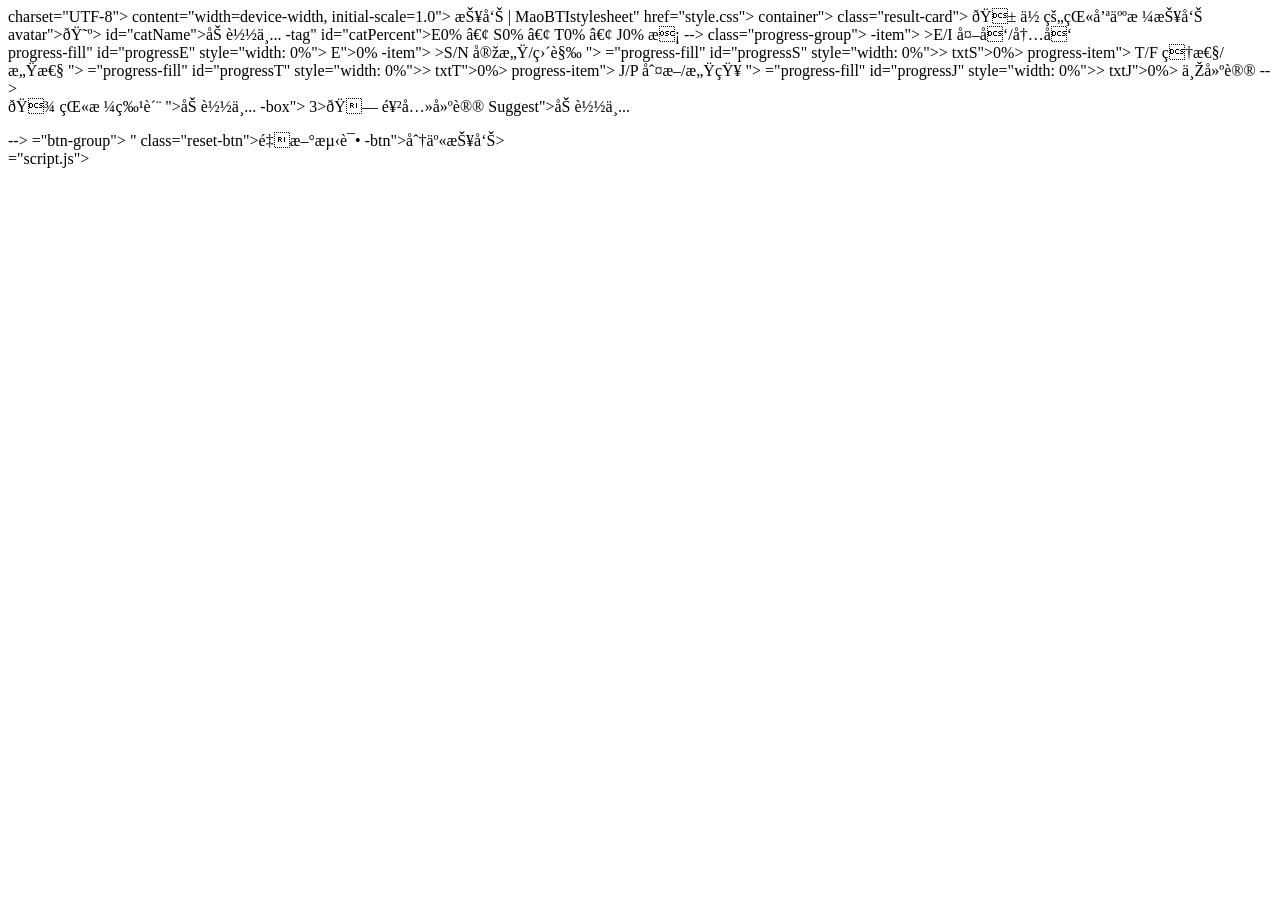
==== result.html @ 67624a10 "Add files via upload" ====
<html lang="zh-CN">
<head>
 charset="UTF-8">
 content="width=device-width, initial-scale=1.0">
报告 | MaoBTIstylesheet" href="style.css">
<body>
container">
   class="result-card">
    🐱 你的猫咪人格报告</h1>
    avatar">😺>
     id="catName">加载中...    -tag" id="catPercent">E0% • S0% • T0% • J0%
    
    条 -->
     class="progress-group">
      -item">
        >E/I 外向/内向</span>
        <div class="progress-bg">
          progress-fill" id="progressE" style="width: 0%">
                E">0%
            -item">
        >S/N 实感/直觉 ">
          ="progress-fill" id="progressS" style="width: 0%">>
        
        txtS">0%>
      
      progress-item">
        <span>T/F 理性/感性 ">
          ="progress-fill" id="progressT" style="width: 0%">>
        
        txtT">0%>
      
      progress-item">
        <span>J/P 判断/感知 ">
          ="progress-fill" id="progressJ" style="width: 0%">>
        
        txtJ">0%>
      
        与建议 -->
    <div class="desc-box">
      🐾 猫格特质</h3>
      ">加载中...
        -box">
      3>🍗 饲养建议      Suggest">加载中...</p>
    

     -->
    ="btn-group">
      " class="reset-btn">重新测试      -btn">分享报告>
    
  </div>
="script.js">
</body>
</html>
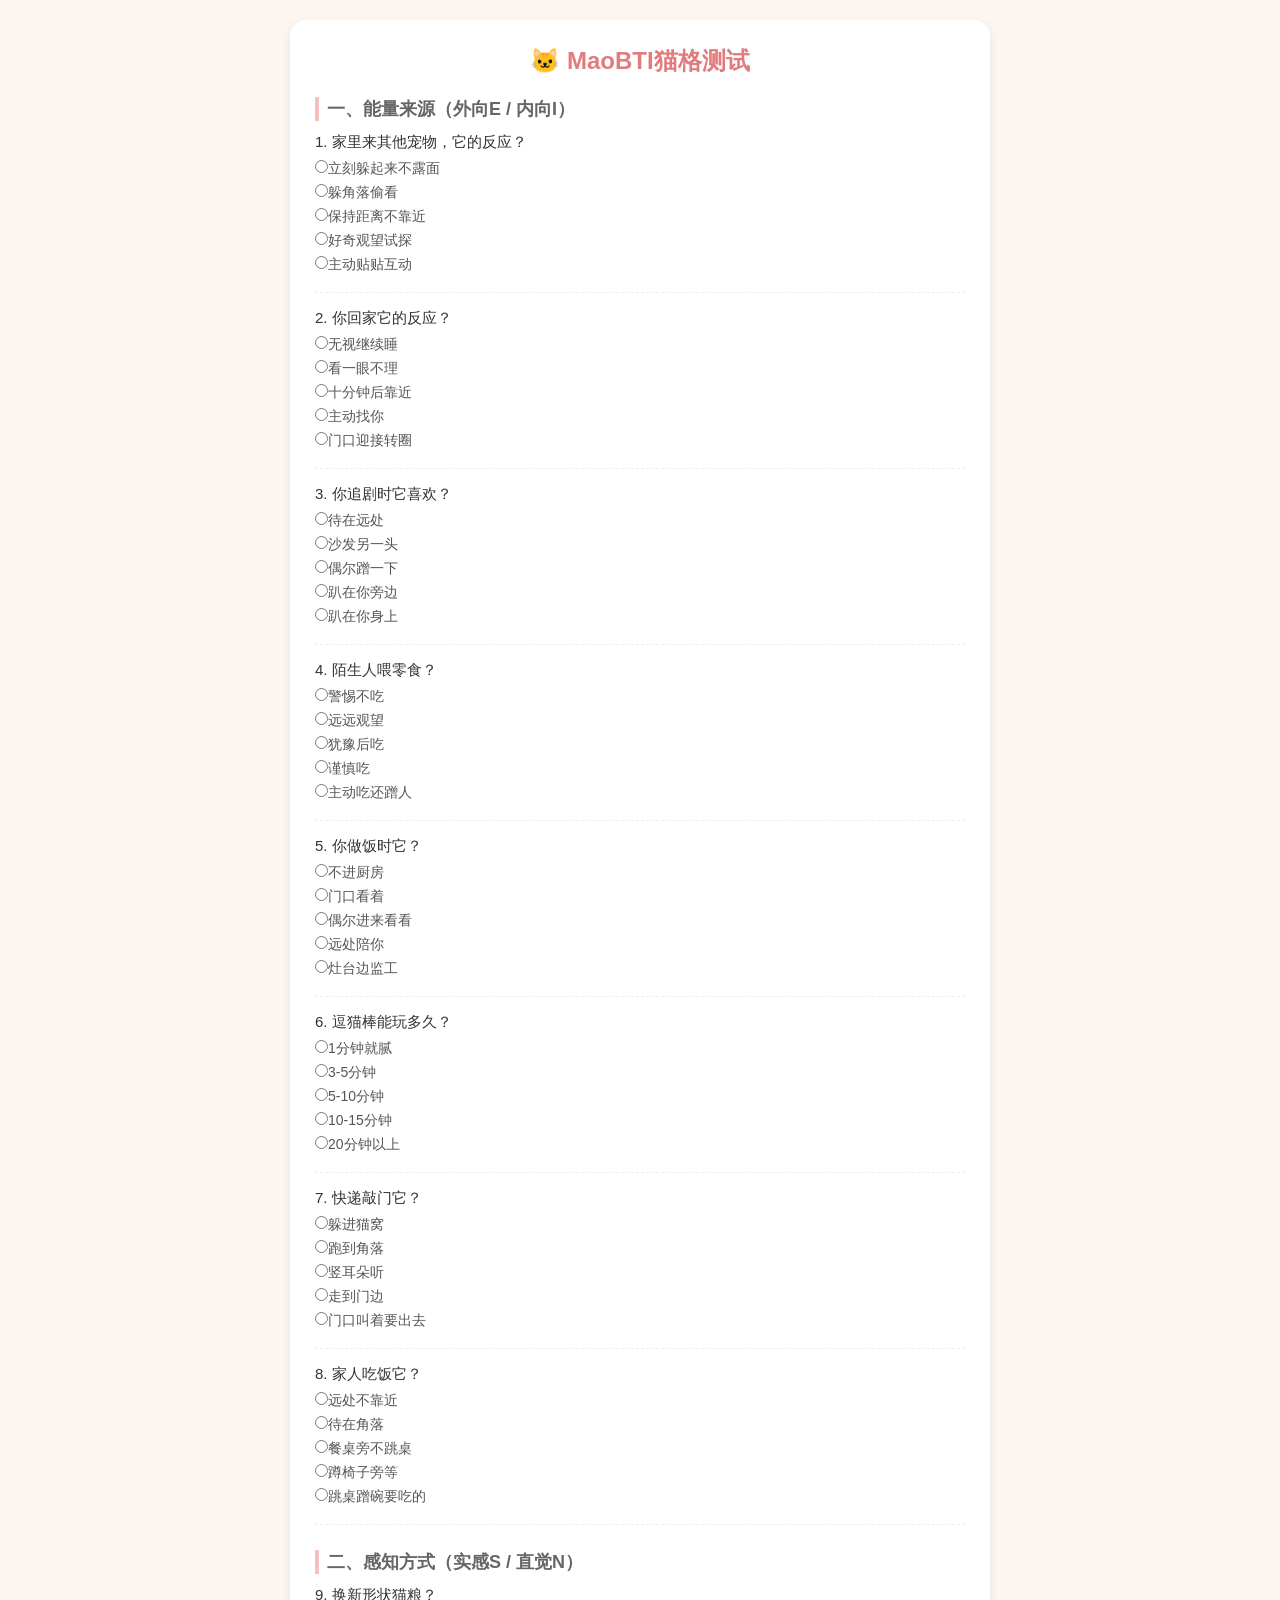
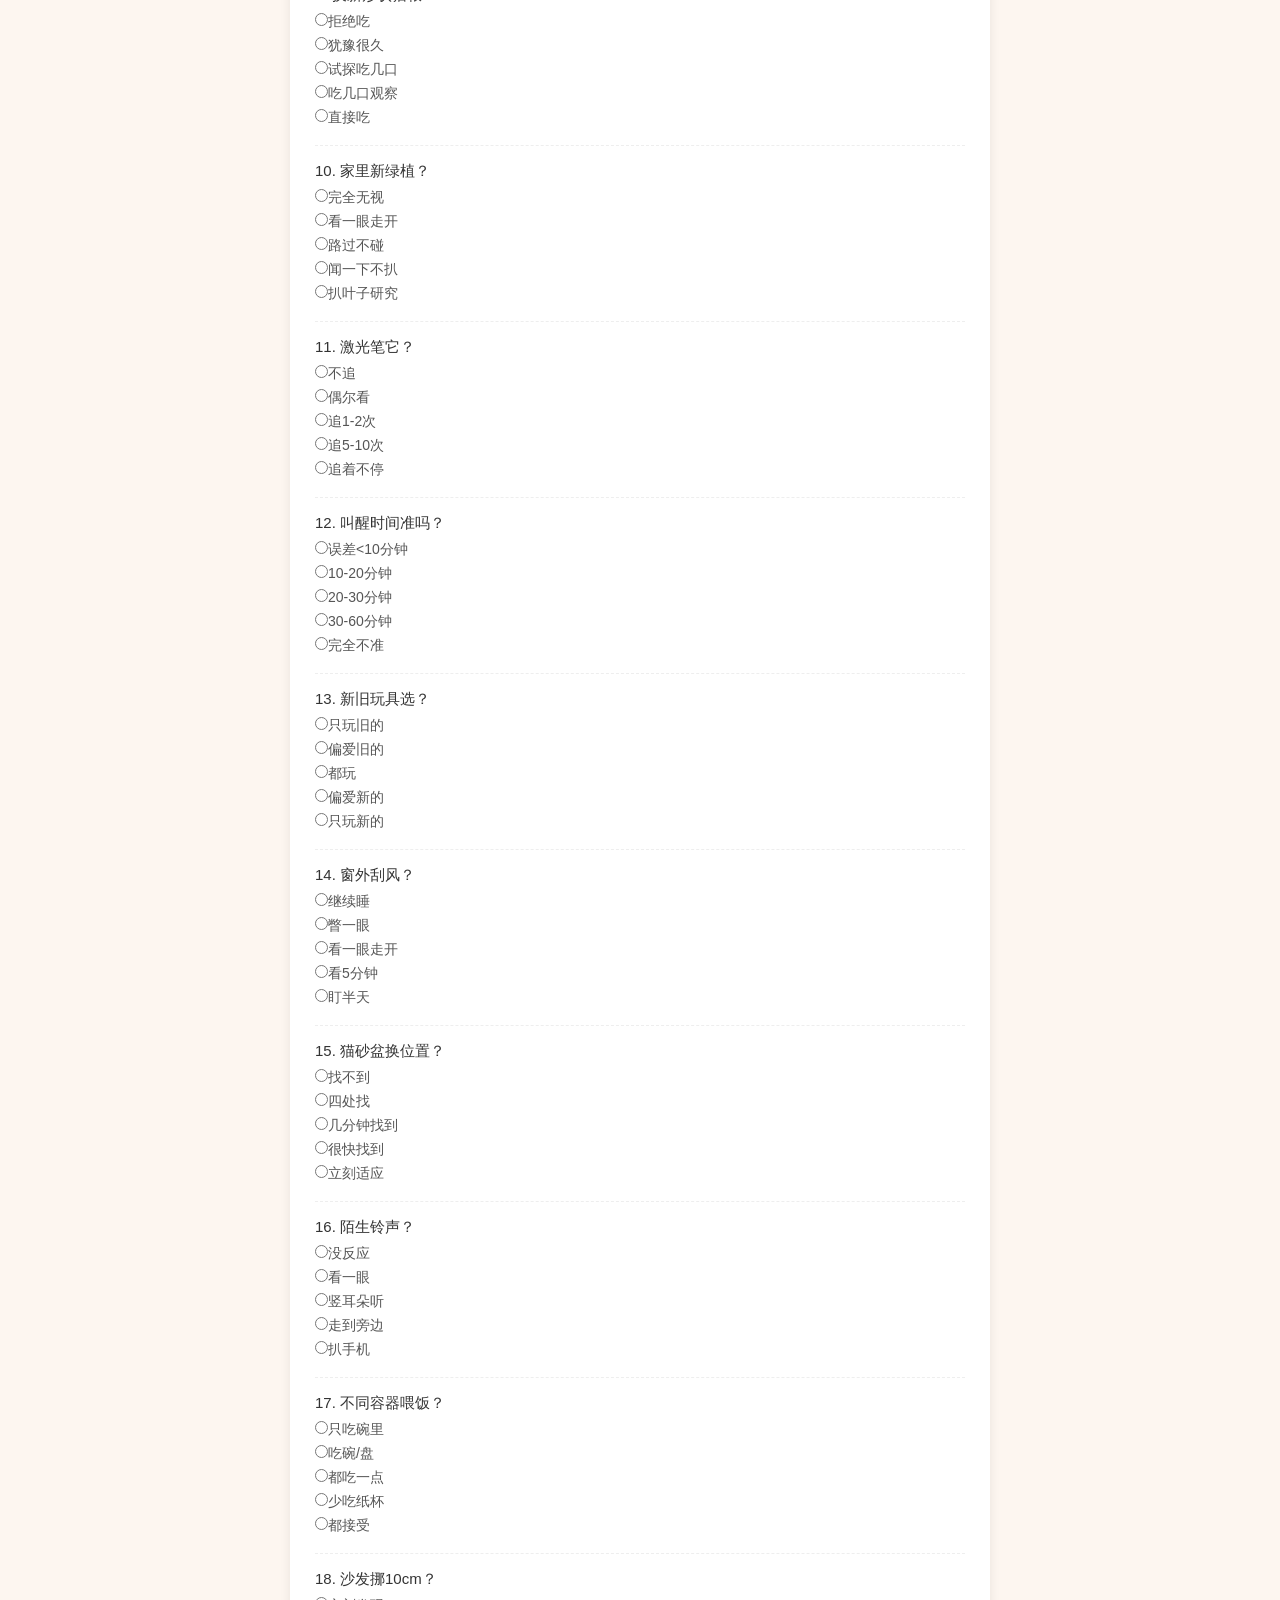
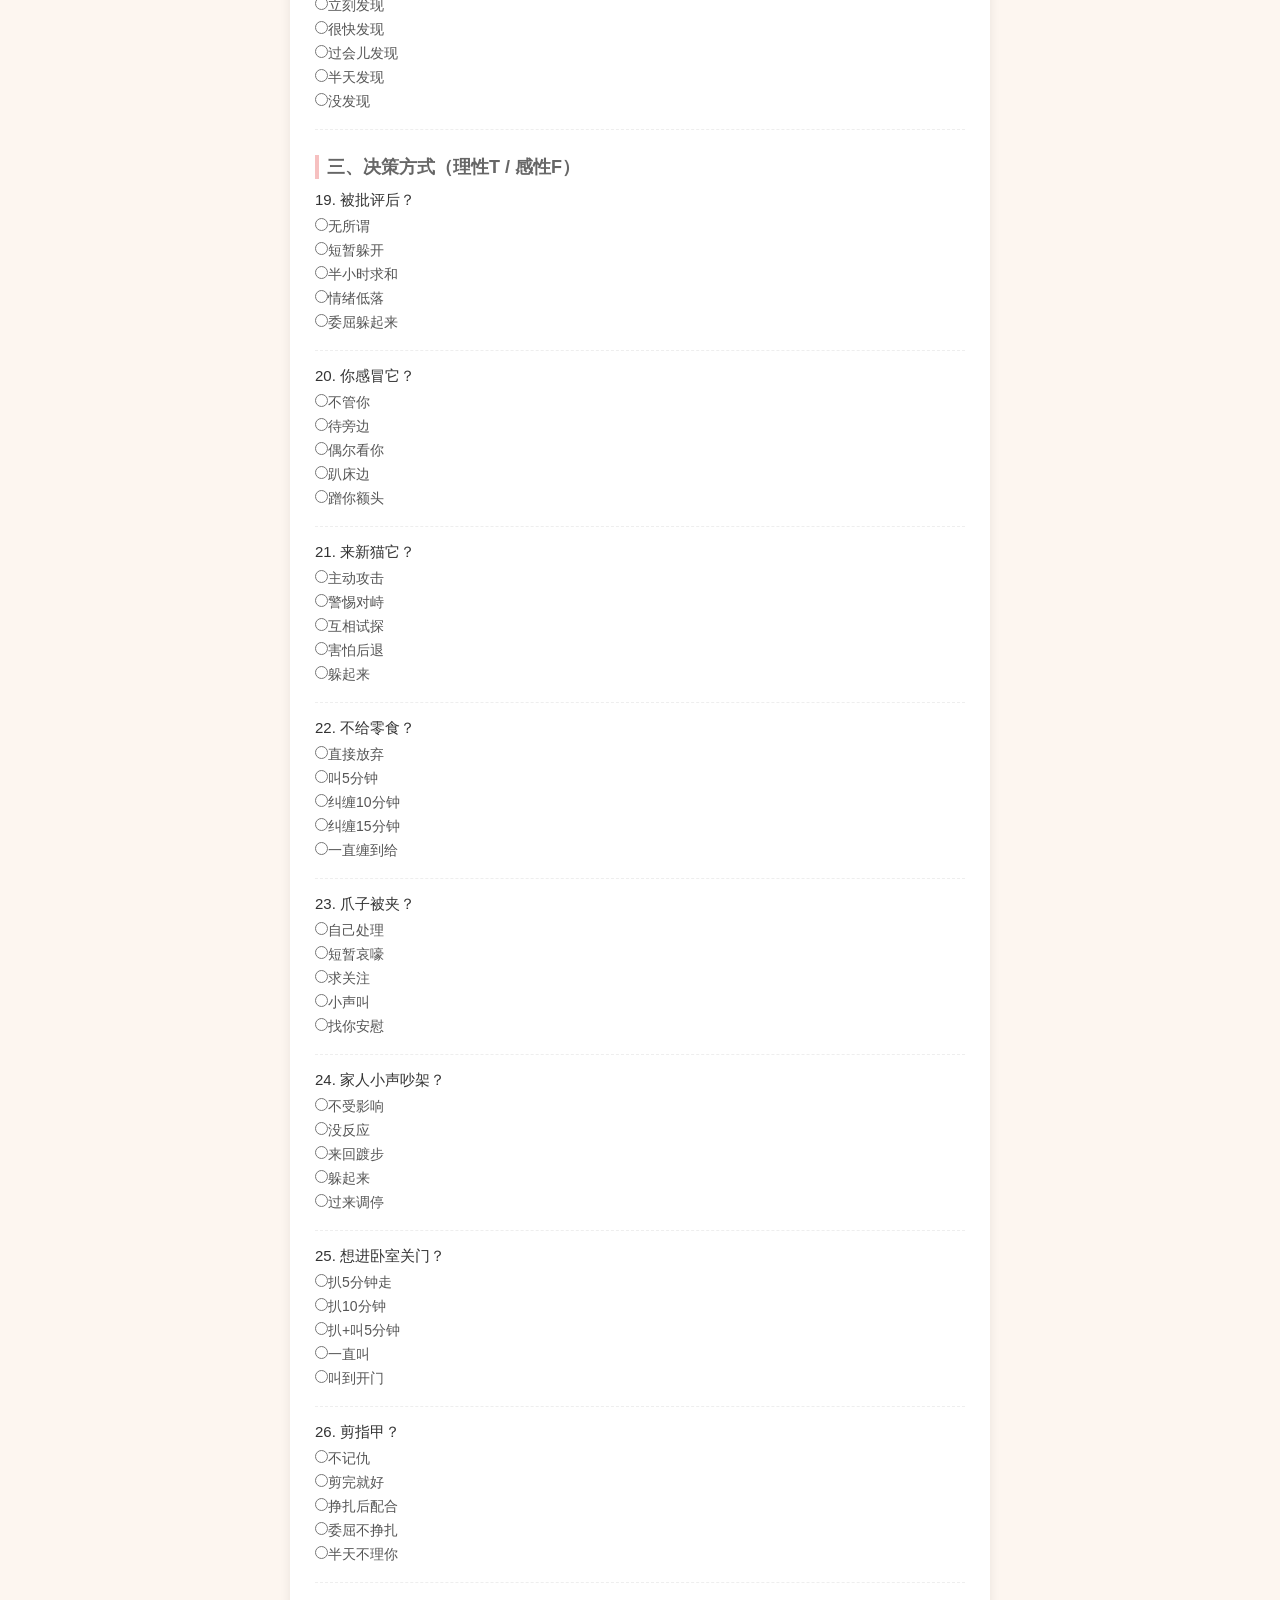
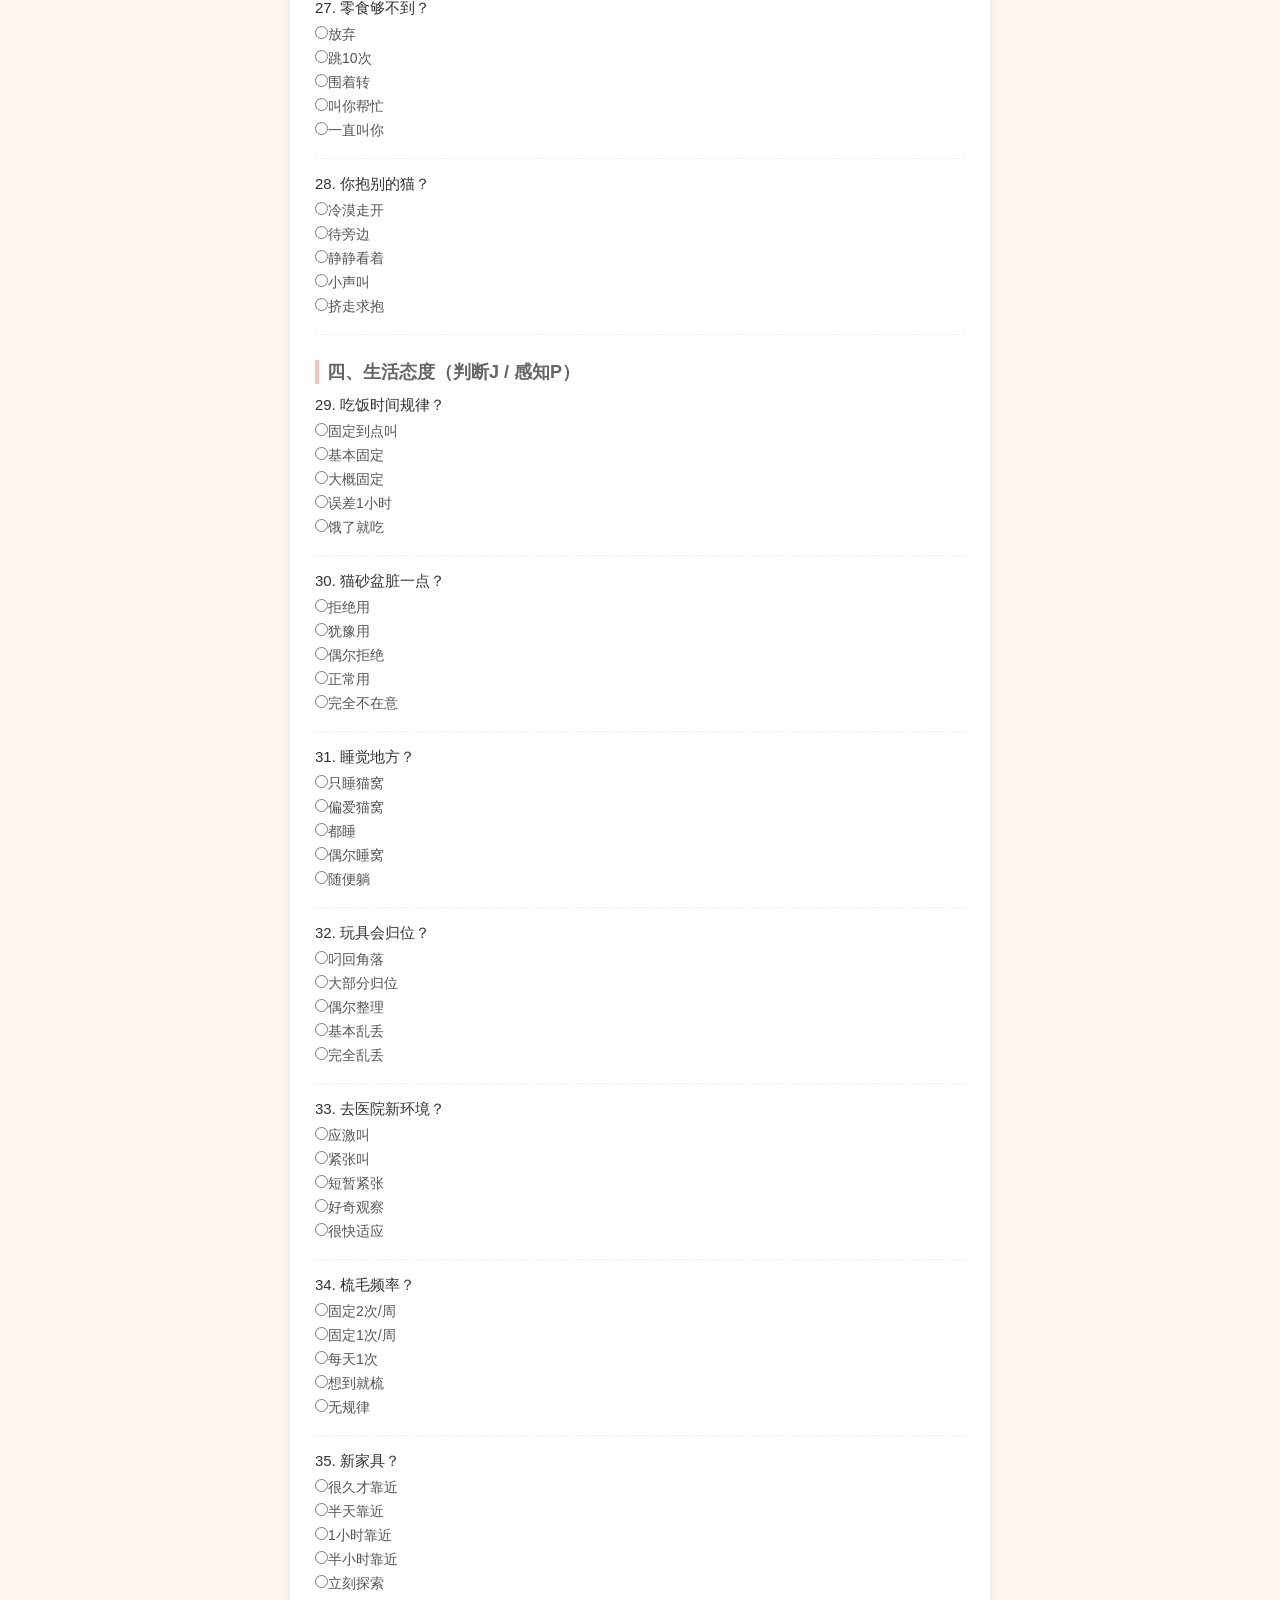
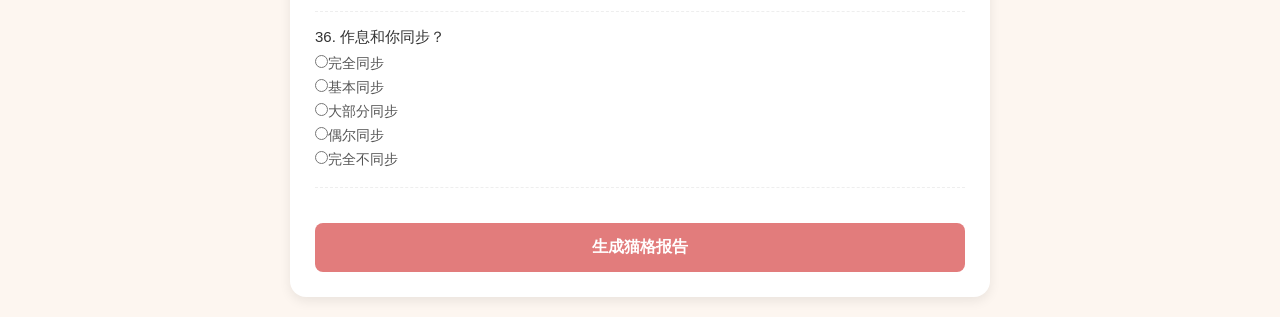
==== commit 8dc86380: "Add files via upload" ====
--- a/result.html
+++ b/result.html
@@ -1,53 +1,53 @@
-<html lang="zh-CN">
-<head>
- charset="UTF-8">
- content="width=device-width, initial-scale=1.0">
-报告 | MaoBTIstylesheet" href="style.css">
-<body>
-container">
-   class="result-card">
-    🐱 你的猫咪人格报告</h1>
-    avatar">😺>
-     id="catName">加载中...    -tag" id="catPercent">E0% • S0% • T0% • J0%
-    
-    条 -->
-     class="progress-group">
-      -item">
-        >E/I 外向/内向</span>
-        <div class="progress-bg">
-          progress-fill" id="progressE" style="width: 0%">
-                E">0%
-            -item">
-        >S/N 实感/直觉 ">
-          ="progress-fill" id="progressS" style="width: 0%">>
-        
-        txtS">0%>
-      
-      progress-item">
-        <span>T/F 理性/感性 ">
-          ="progress-fill" id="progressT" style="width: 0%">>
-        
-        txtT">0%>
-      
-      progress-item">
-        <span>J/P 判断/感知 ">
-          ="progress-fill" id="progressJ" style="width: 0%">>
-        
-        txtJ">0%>
-      
-        与建议 -->
-    <div class="desc-box">
-      🐾 猫格特质</h3>
-      ">加载中...
-        -box">
-      3>🍗 饲养建议      Suggest">加载中...</p>
-    
-
-     -->
-    ="btn-group">
-      " class="reset-btn">重新测试      -btn">分享报告>
-    
-  </div>
-="script.js">
-</body>
+<!DOCTYPE html>
+<html lang="zh-CN">
+<head>
+<meta charset="UTF-8">
+<meta name="viewport" content="width=device-width, initial-scale=1.0">
+<title>你的猫格报告</title>
+<link rel="stylesheet" href="style.css">
+</head>
+<body>
+<div class="box">
+  <div class="resultCard">
+    <h1>🐱 你的猫格报告</h1>
+    <h2 id="catName">-</h2>
+    <p class="percentTxt" id="catPct">E0% • S0% • T0% • J0%</p>
+
+    <div class="bars">
+      <div class="barItem">
+        <span>E/I</span>
+        <div class="barBg"><div class="bar" id="bE"></div></div>
+        <span id="tE">0%</span>
+      </div>
+      <div class="barItem">
+        <span>S/N</span>
+        <div class="barBg"><div class="bar" id="bS"></div></div>
+        <span id="tS">0%</span>
+      </div>
+      <div class="barItem">
+        <span>T/F</span>
+        <div class="barBg"><div class="bar" id="bT"></div></div>
+        <span id="tT">0%</span>
+      </div>
+      <div class="barItem">
+        <span>J/P</span>
+        <div class="barBg"><div class="bar" id="bJ"></div></div>
+        <span id="tJ">0%</span>
+      </div>
+    </div>
+
+    <div class="descBox">
+      <h3>猫格描述</h3>
+      <p id="catDesc">-</p>
+    </div>
+    <div class="suggestBox">
+      <h3>饲养建议</h3>
+      <p id="catSuggest">-</p>
+    </div>
+
+    <button class="resetBtn" onclick="location.href='index.html'">重新测试</button>
+  </div>
+</div>
+<script src="script.js"></script>
+</body>
 </html>
--- a/style.css
+++ b/style.css
@@ -0,0 +1,23 @@
+* {margin:0;padding:0;box-sizing:border-box;font-family:"PingFang SC","微软雅黑",sans-serif}
+body {background:#fdf6f0;padding:20px 10px}
+.box {max-width:700px;margin:0 auto;background:white;padding:25px;border-radius:16px;box-shadow:0 4px 12px rgba(0,0,0,0.08)}
+.hide {display:none}
+h1 {text-align:center;color:#e27c7c;margin-bottom:20px;font-size:24px}
+.part {margin-bottom:25px}
+.part h2 {color:#666;font-size:18px;margin-bottom:12px;padding-left:8px;border-left:4px solid #f6c0c0}
+.q {margin-bottom:16px;padding-bottom:12px;border-bottom:1px dashed #eee}
+.q p {color:#333;font-weight:500;margin-bottom:8px;font-size:15px}
+.q label {display:block;margin:6px 0;color:#555;font-size:14px;cursor:pointer}
+.submitBtn,.resetBtn {width:100%;background:#e27c7c;color:white;border:none;padding:14px;border-radius:8px;font-size:16px;font-weight:bold;cursor:pointer;margin-top:10px}
+.submitBtn:hover,.resetBtn:hover {background:#d16666}
+.resultCard {text-align:center}
+.percentTxt {color:#999;margin:8px 0 20px;font-size:15px}
+.bars {margin:20px 0}
+.barItem {display:flex;align-items:center;margin:10px 0;font-size:14px}
+.barItem span:first-child {width:40px;text-align:left;color:#666}
+.barBg {flex:1;height:12px;background:#f0f0f0;border-radius:6px;margin:0 10px;overflow:hidden}
+.bar {height:100%;background:#f6c0c0;border-radius:6px;transition:width 0.6s ease}
+.barItem span:last-child {width:40px;text-align:right;color:#e27c7c;font-weight:bold}
+.descBox,.suggestBox {background:#fef5f0;padding:15px;border-radius:8px;margin:15px 0;text-align:left}
+.descBox h3,.suggestBox h3 {color:#e27c7c;margin-bottom:8px;font-size:16px}
+.descBox p,.suggestBox p {color:#555;line-height:1.6;font-size:14px}
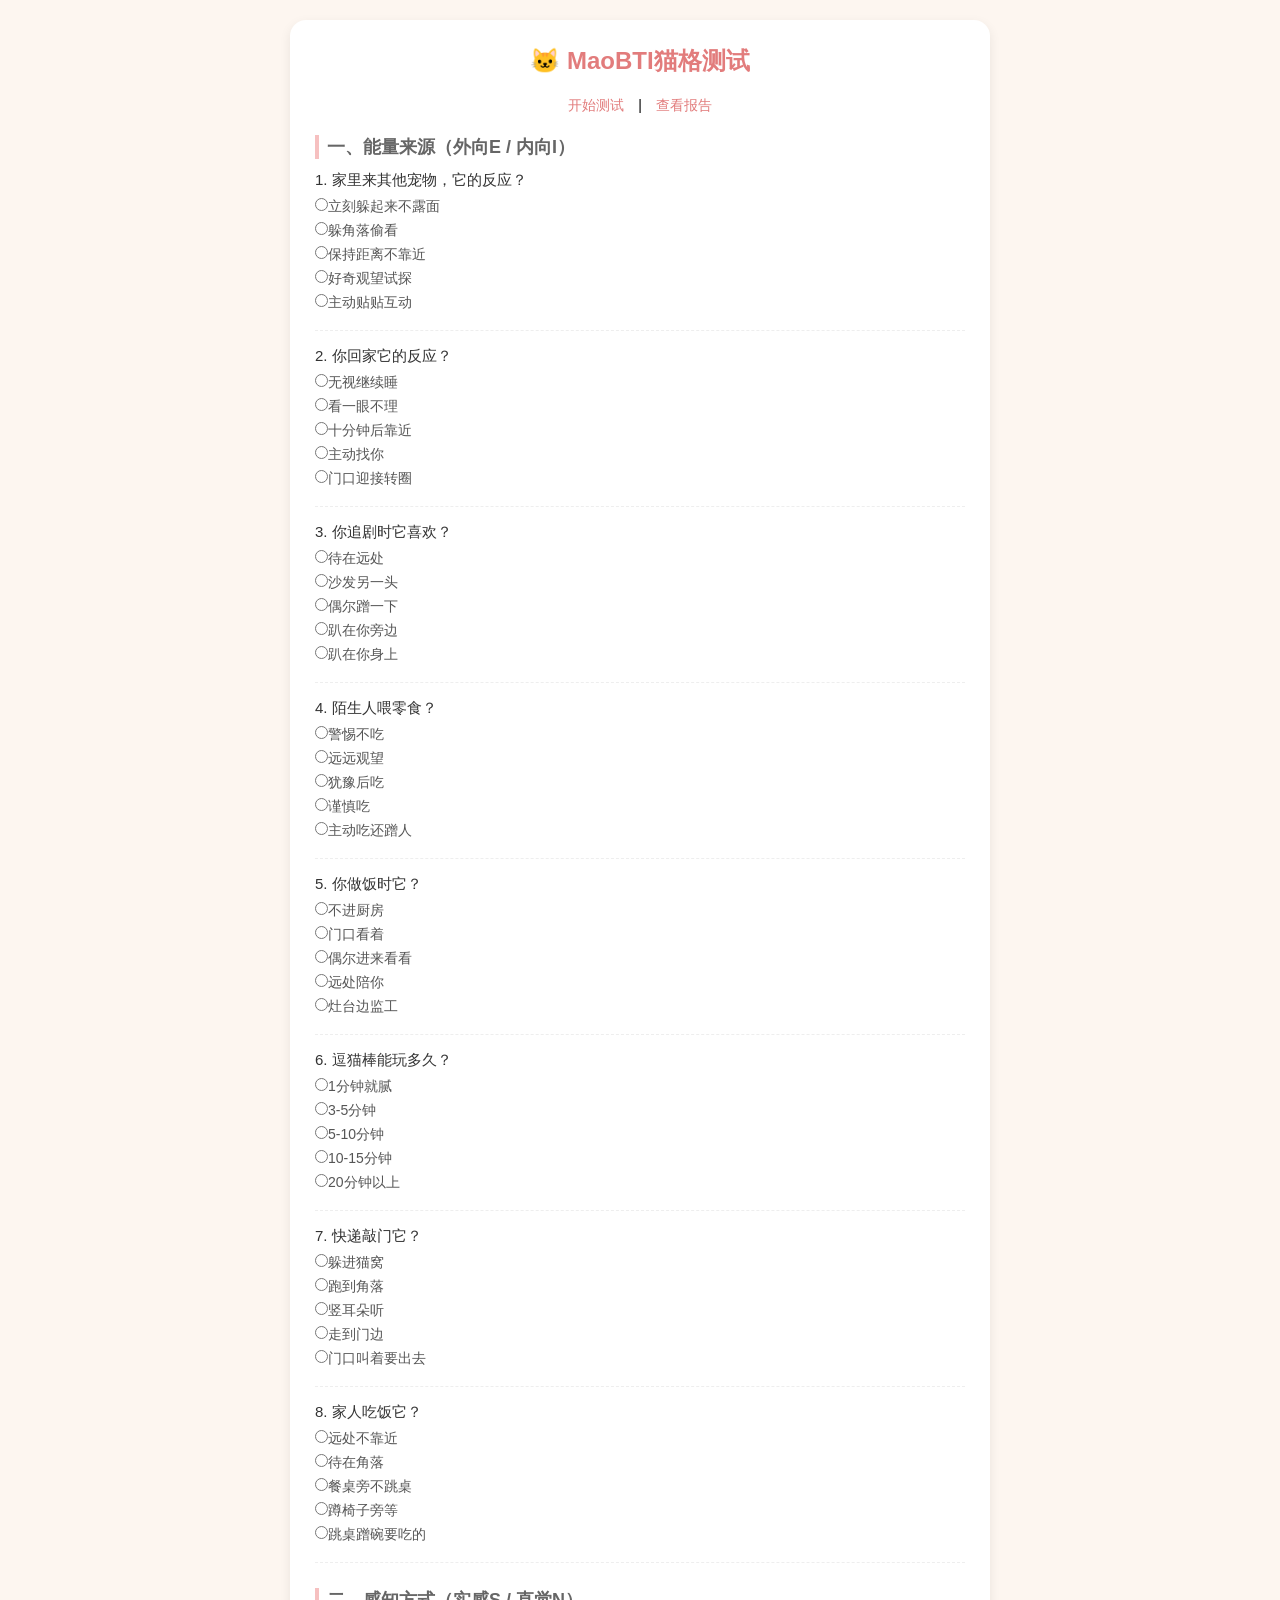
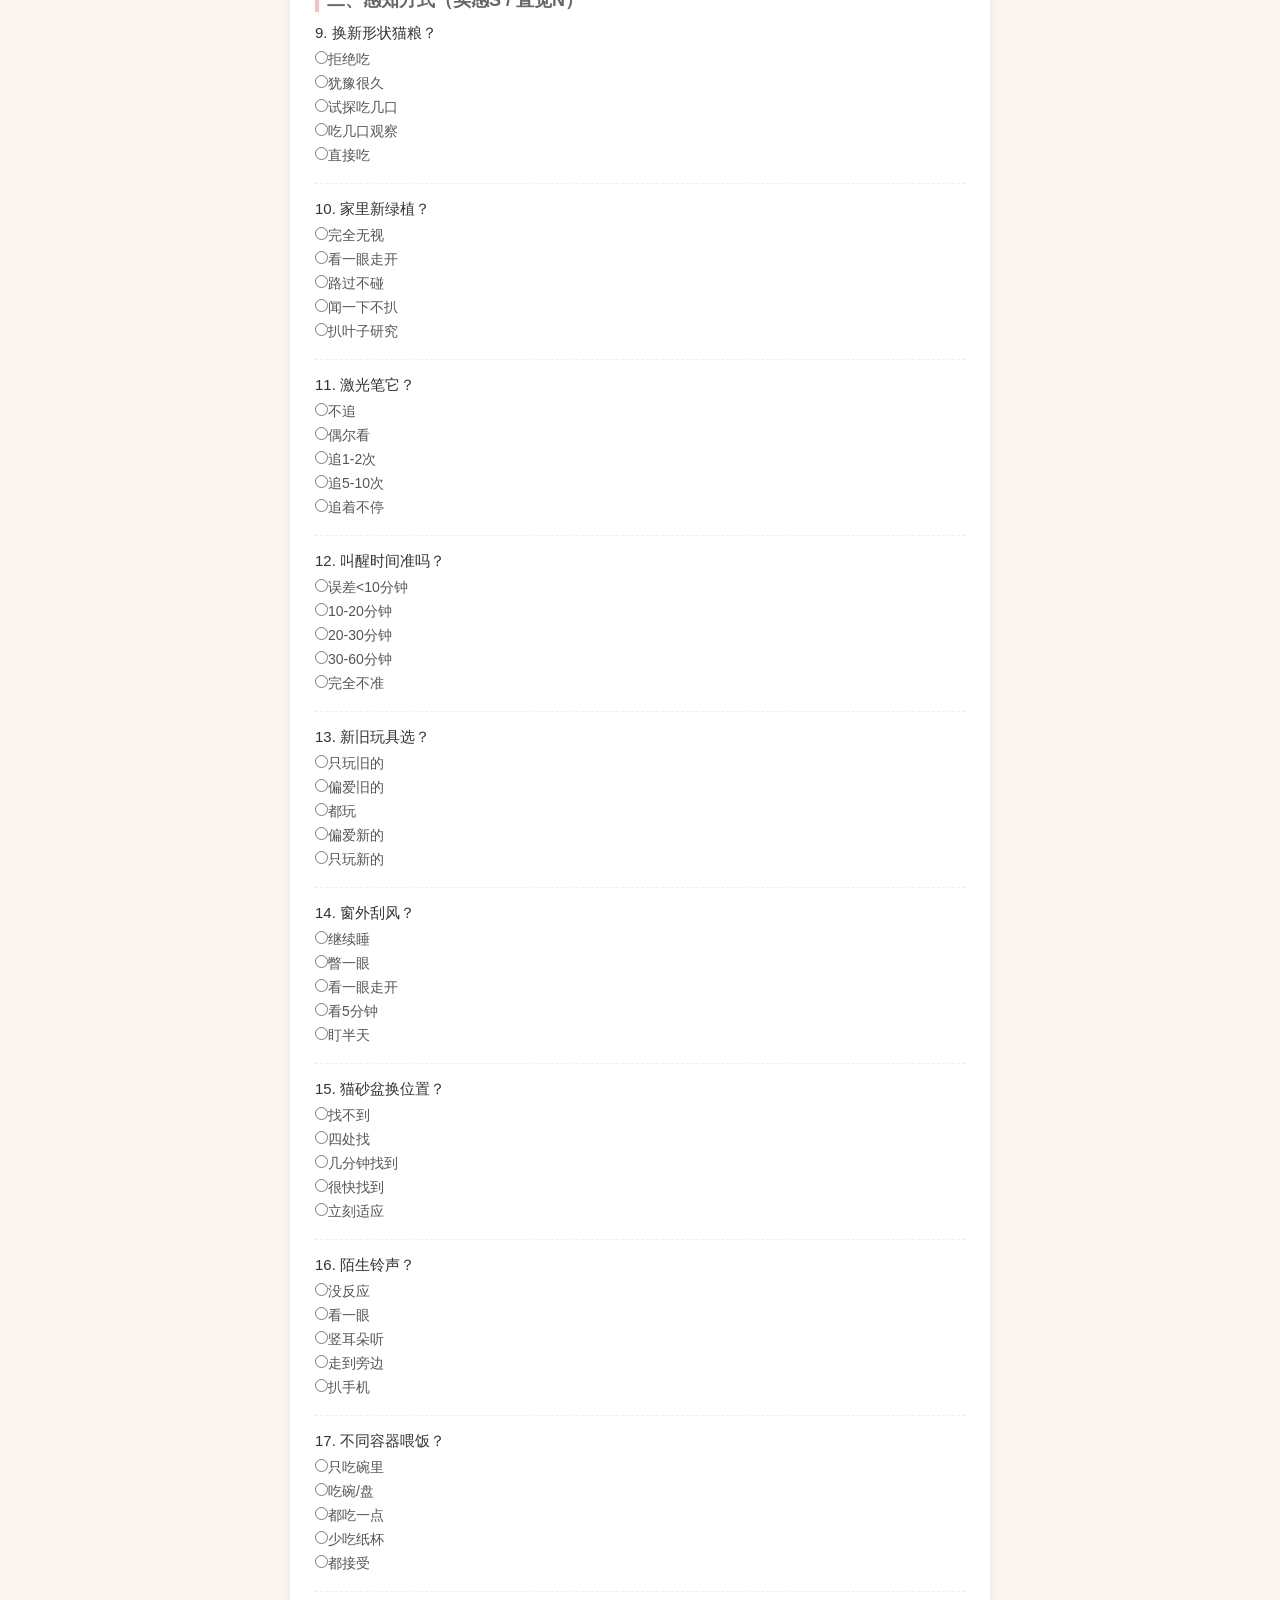
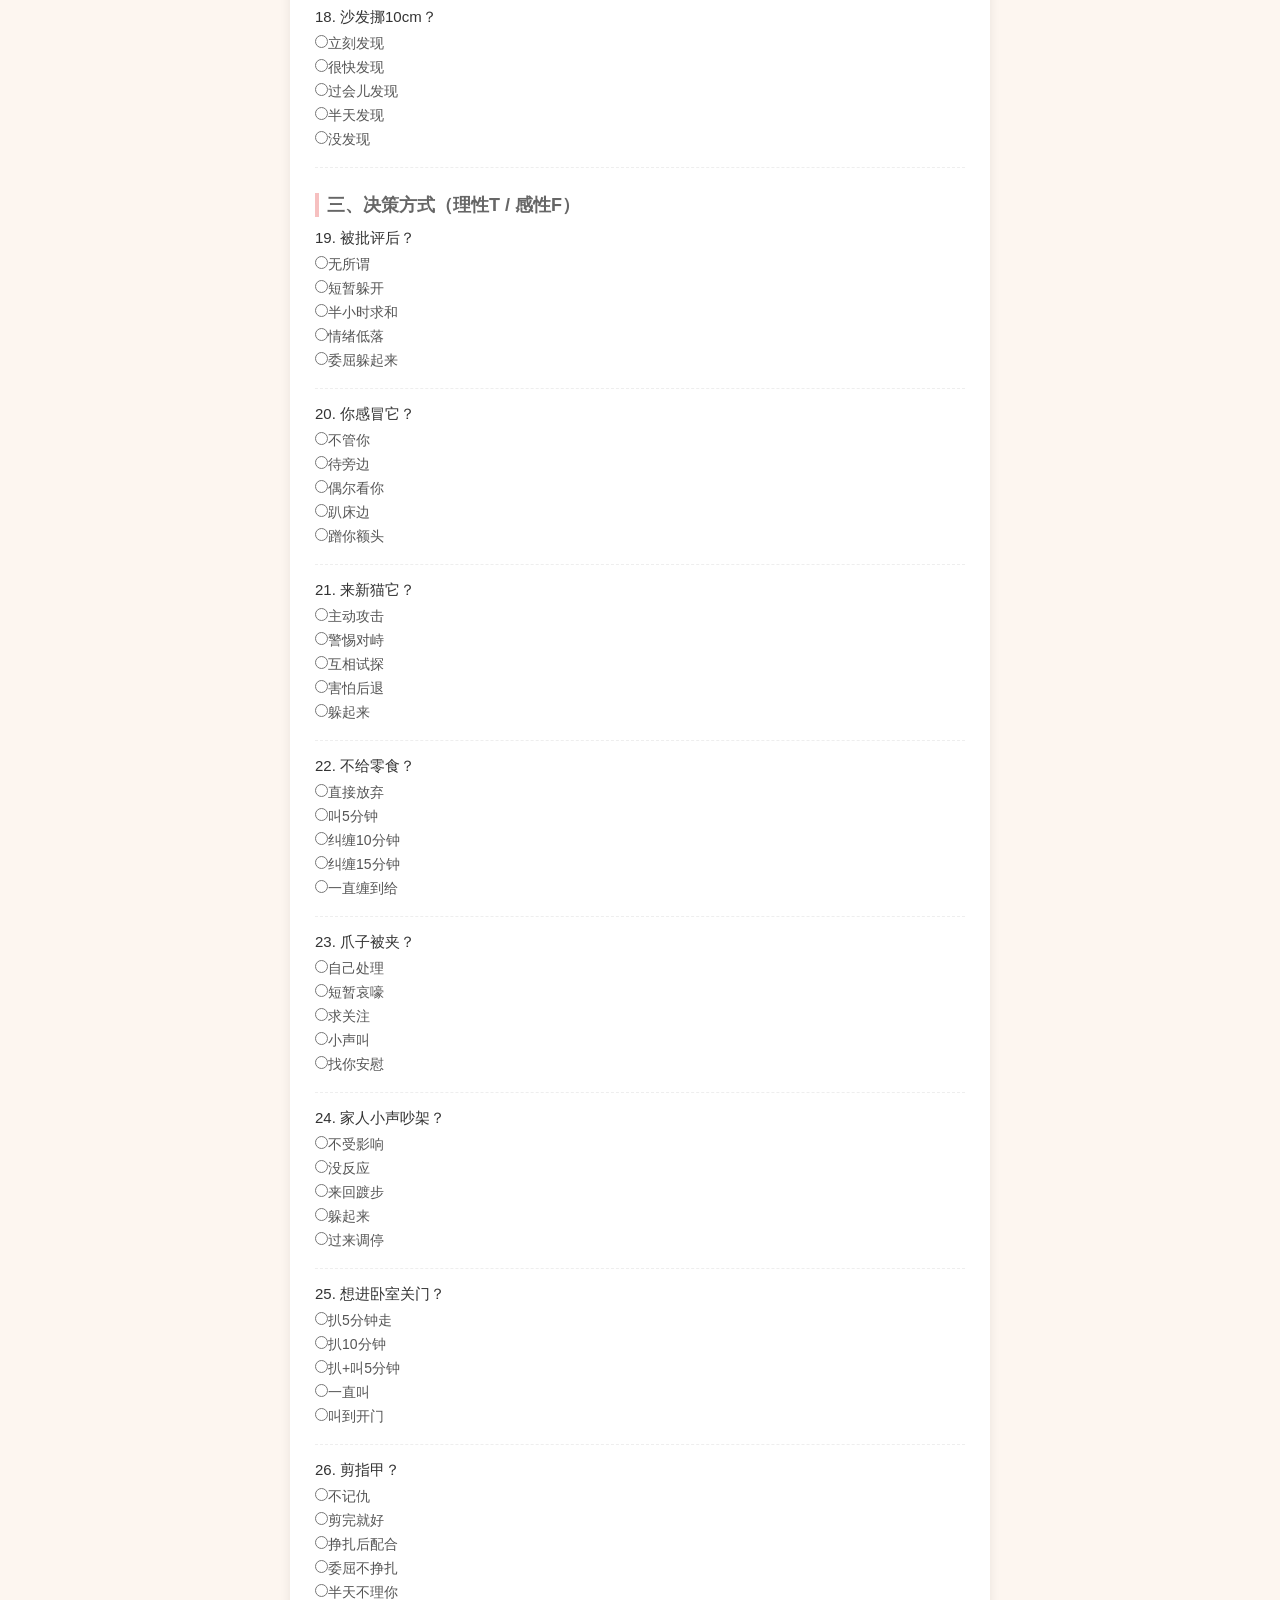
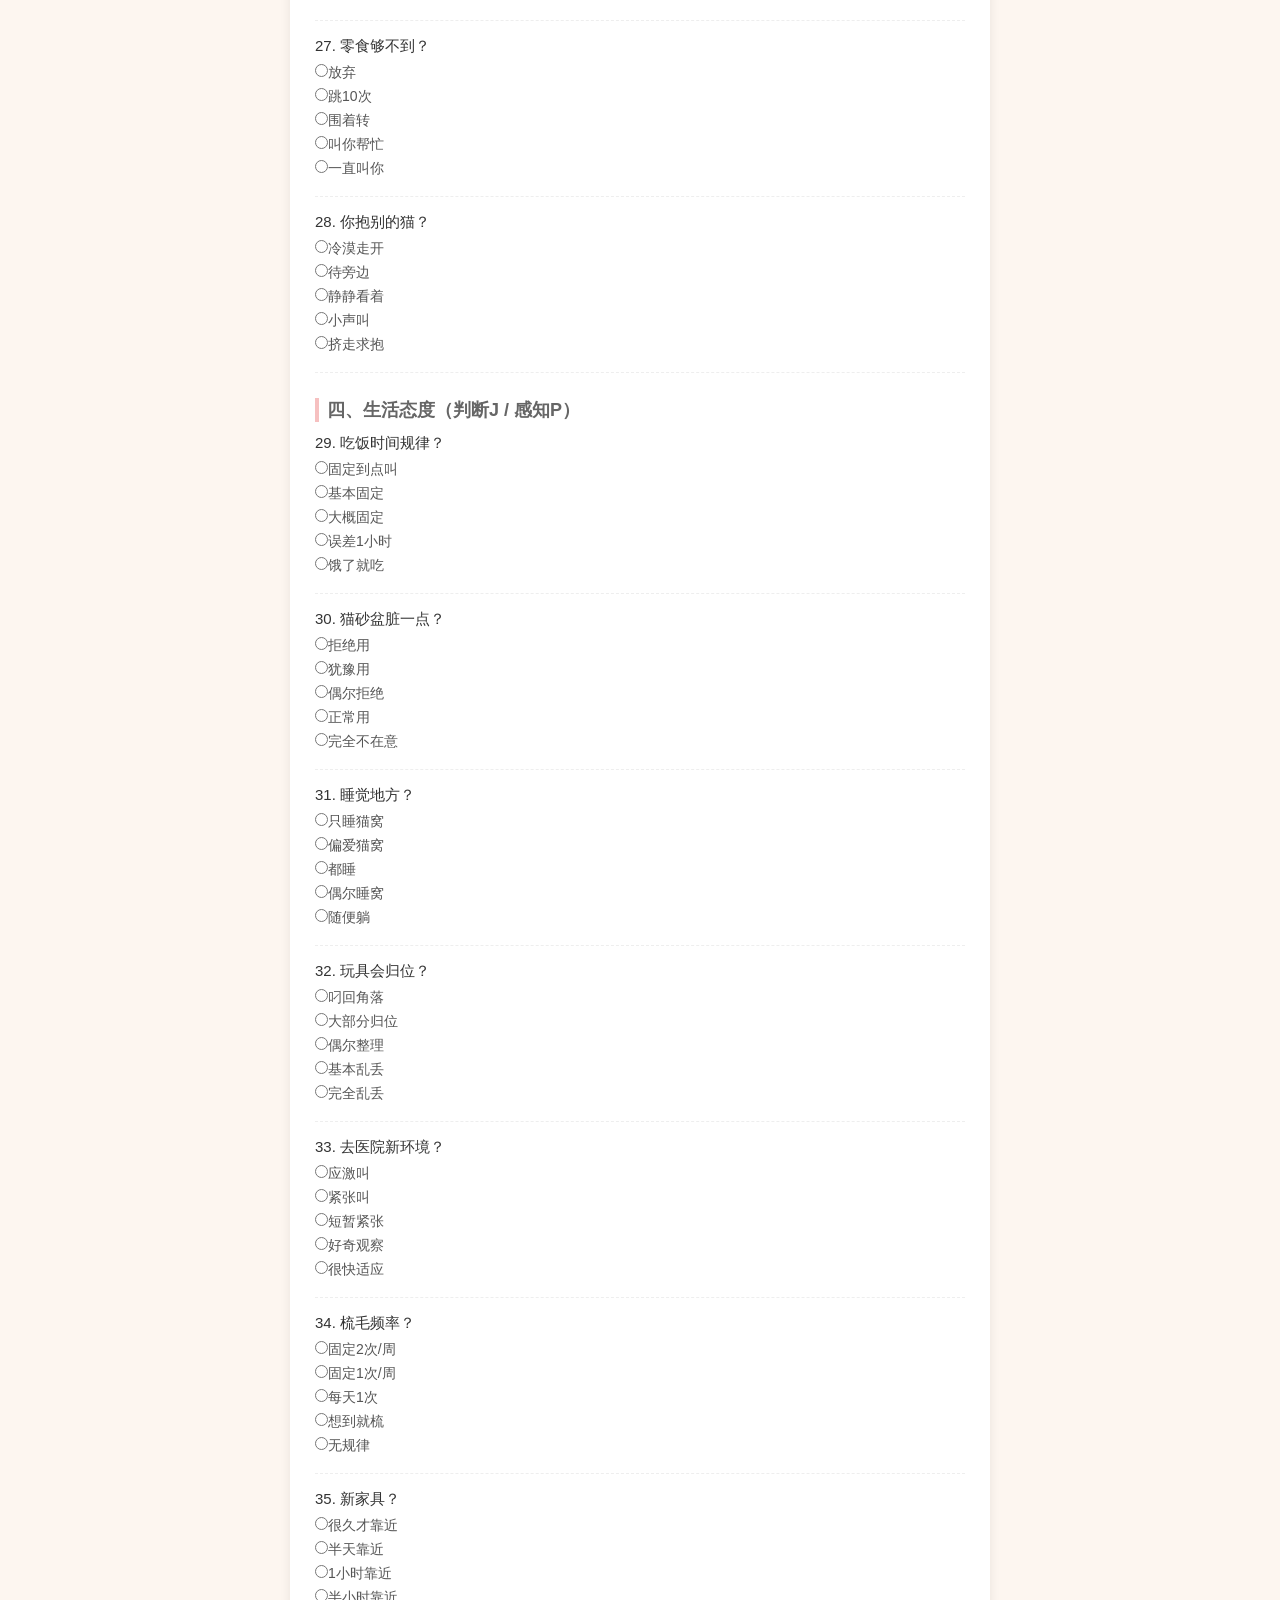
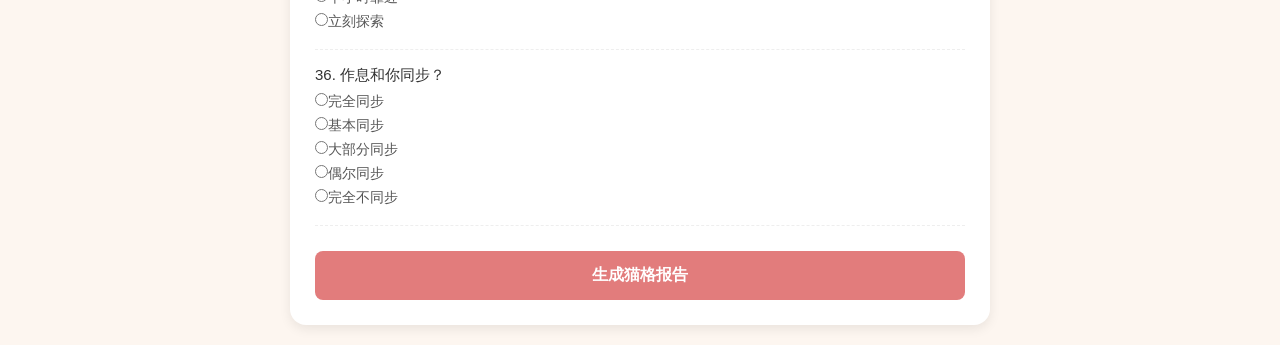
==== commit 43631f8f: "Add files via upload" ====
--- a/result.html
+++ b/result.html
@@ -10,42 +10,28 @@
 <div class="box">
   <div class="resultCard">
     <h1>🐱 你的猫格报告</h1>
+
+    <!-- 导航（按你查到的标准格式） -->
+    <nav>
+      <a href="index.html">重新测试</a> |
+      <a href="result.html">查看报告</a>
+    </nav>
+
     <h2 id="catName">-</h2>
     <p class="percentTxt" id="catPct">E0% • S0% • T0% • J0%</p>
 
     <div class="bars">
-      <div class="barItem">
-        <span>E/I</span>
-        <div class="barBg"><div class="bar" id="bE"></div></div>
-        <span id="tE">0%</span>
-      </div>
-      <div class="barItem">
-        <span>S/N</span>
-        <div class="barBg"><div class="bar" id="bS"></div></div>
-        <span id="tS">0%</span>
-      </div>
-      <div class="barItem">
-        <span>T/F</span>
-        <div class="barBg"><div class="bar" id="bT"></div></div>
-        <span id="tT">0%</span>
-      </div>
-      <div class="barItem">
-        <span>J/P</span>
-        <div class="barBg"><div class="bar" id="bJ"></div></div>
-        <span id="tJ">0%</span>
-      </div>
+      <div class="barItem"><span>E/I</span><div class="barBg"><div class="bar" id="bE"></div></div><span id="tE">0%</span></div>
+      <div class="barItem"><span>S/N</span><div class="barBg"><div class="bar" id="bS"></div></div><span id="tS">0%</span></div>
+      <div class="barItem"><span>T/F</span><div class="barBg"><div class="bar" id="bT"></div></div><span id="tT">0%</span></div>
+      <div class="barItem"><span>J/P</span><div class="barBg"><div class="bar" id="bJ"></div></div><span id="tJ">0%</span></div>
     </div>
 
-    <div class="descBox">
-      <h3>猫格描述</h3>
-      <p id="catDesc">-</p>
-    </div>
-    <div class="suggestBox">
-      <h3>饲养建议</h3>
-      <p id="catSuggest">-</p>
-    </div>
+    <div class="descBox"><h3>猫格描述</h3><p id="catDesc">-</p></div>
+    <div class="suggestBox"><h3>饲养建议</h3><p id="catSuggest">-</p></div>
 
-    <button class="resetBtn" onclick="location.href='index.html'">重新测试</button>
+    <!-- 返回按钮（链接格式） -->
+    <a href="index.html" class="resetBtn">重新测试</a>
   </div>
 </div>
 <script src="script.js"></script>
--- a/style.css
+++ b/style.css
@@ -1,6 +1,9 @@
 * {margin:0;padding:0;box-sizing:border-box;font-family:"PingFang SC","微软雅黑",sans-serif}
 body {background:#fdf6f0;padding:20px 10px}
 .box {max-width:700px;margin:0 auto;background:white;padding:25px;border-radius:16px;box-shadow:0 4px 12px rgba(0,0,0,0.08)}
+nav {text-align:center;margin-bottom:20px;font-size:14px}
+nav a {margin:0 10px;color:#e27c7c;text-decoration:none}
+nav a:hover {text-decoration:underline}
 .hide {display:none}
 h1 {text-align:center;color:#e27c7c;margin-bottom:20px;font-size:24px}
 .part {margin-bottom:25px}
@@ -8,7 +11,7 @@
 .q {margin-bottom:16px;padding-bottom:12px;border-bottom:1px dashed #eee}
 .q p {color:#333;font-weight:500;margin-bottom:8px;font-size:15px}
 .q label {display:block;margin:6px 0;color:#555;font-size:14px;cursor:pointer}
-.submitBtn,.resetBtn {width:100%;background:#e27c7c;color:white;border:none;padding:14px;border-radius:8px;font-size:16px;font-weight:bold;cursor:pointer;margin-top:10px}
+.submitBtn,.resetBtn {display:block;width:100%;text-align:center;background:#e27c7c;color:white;border:none;padding:14px;border-radius:8px;font-size:16px;font-weight:bold;cursor:pointer;margin-top:10px;text-decoration:none}
 .submitBtn:hover,.resetBtn:hover {background:#d16666}
 .resultCard {text-align:center}
 .percentTxt {color:#999;margin:8px 0 20px;font-size:15px}
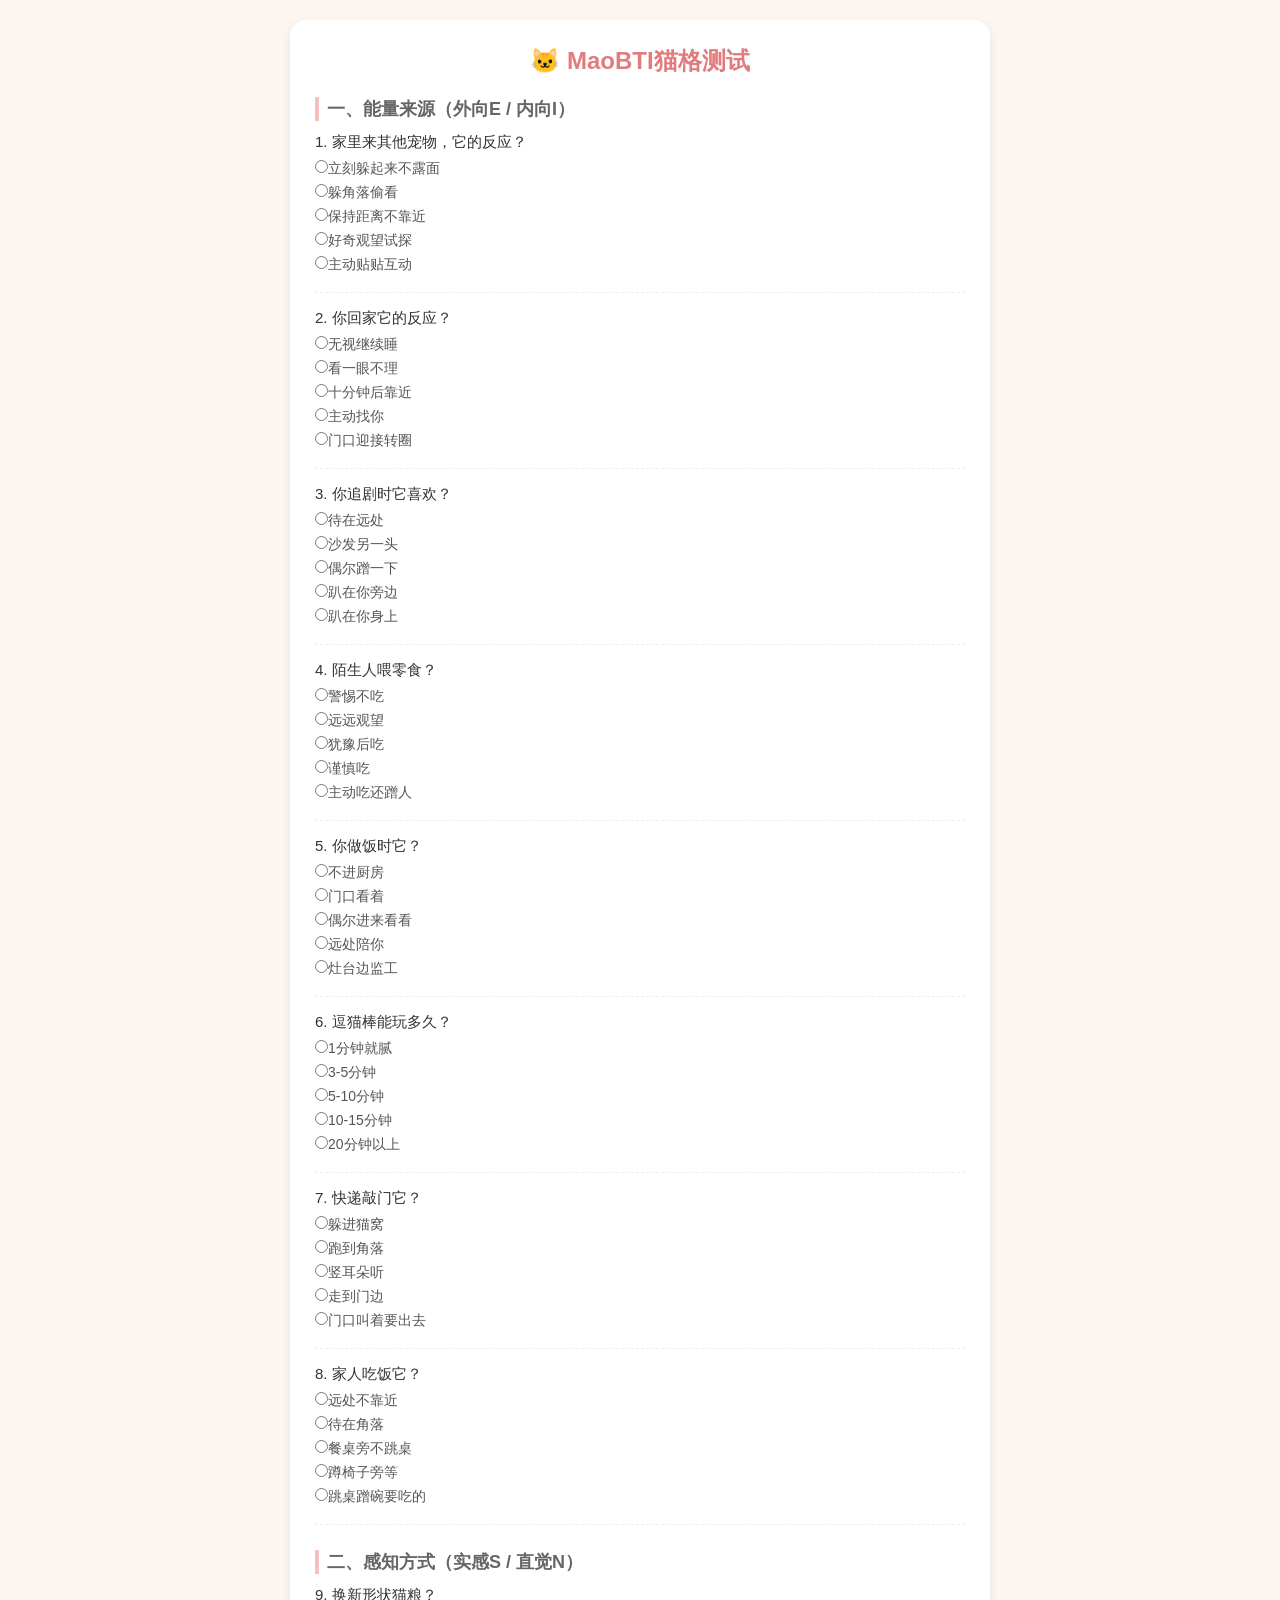
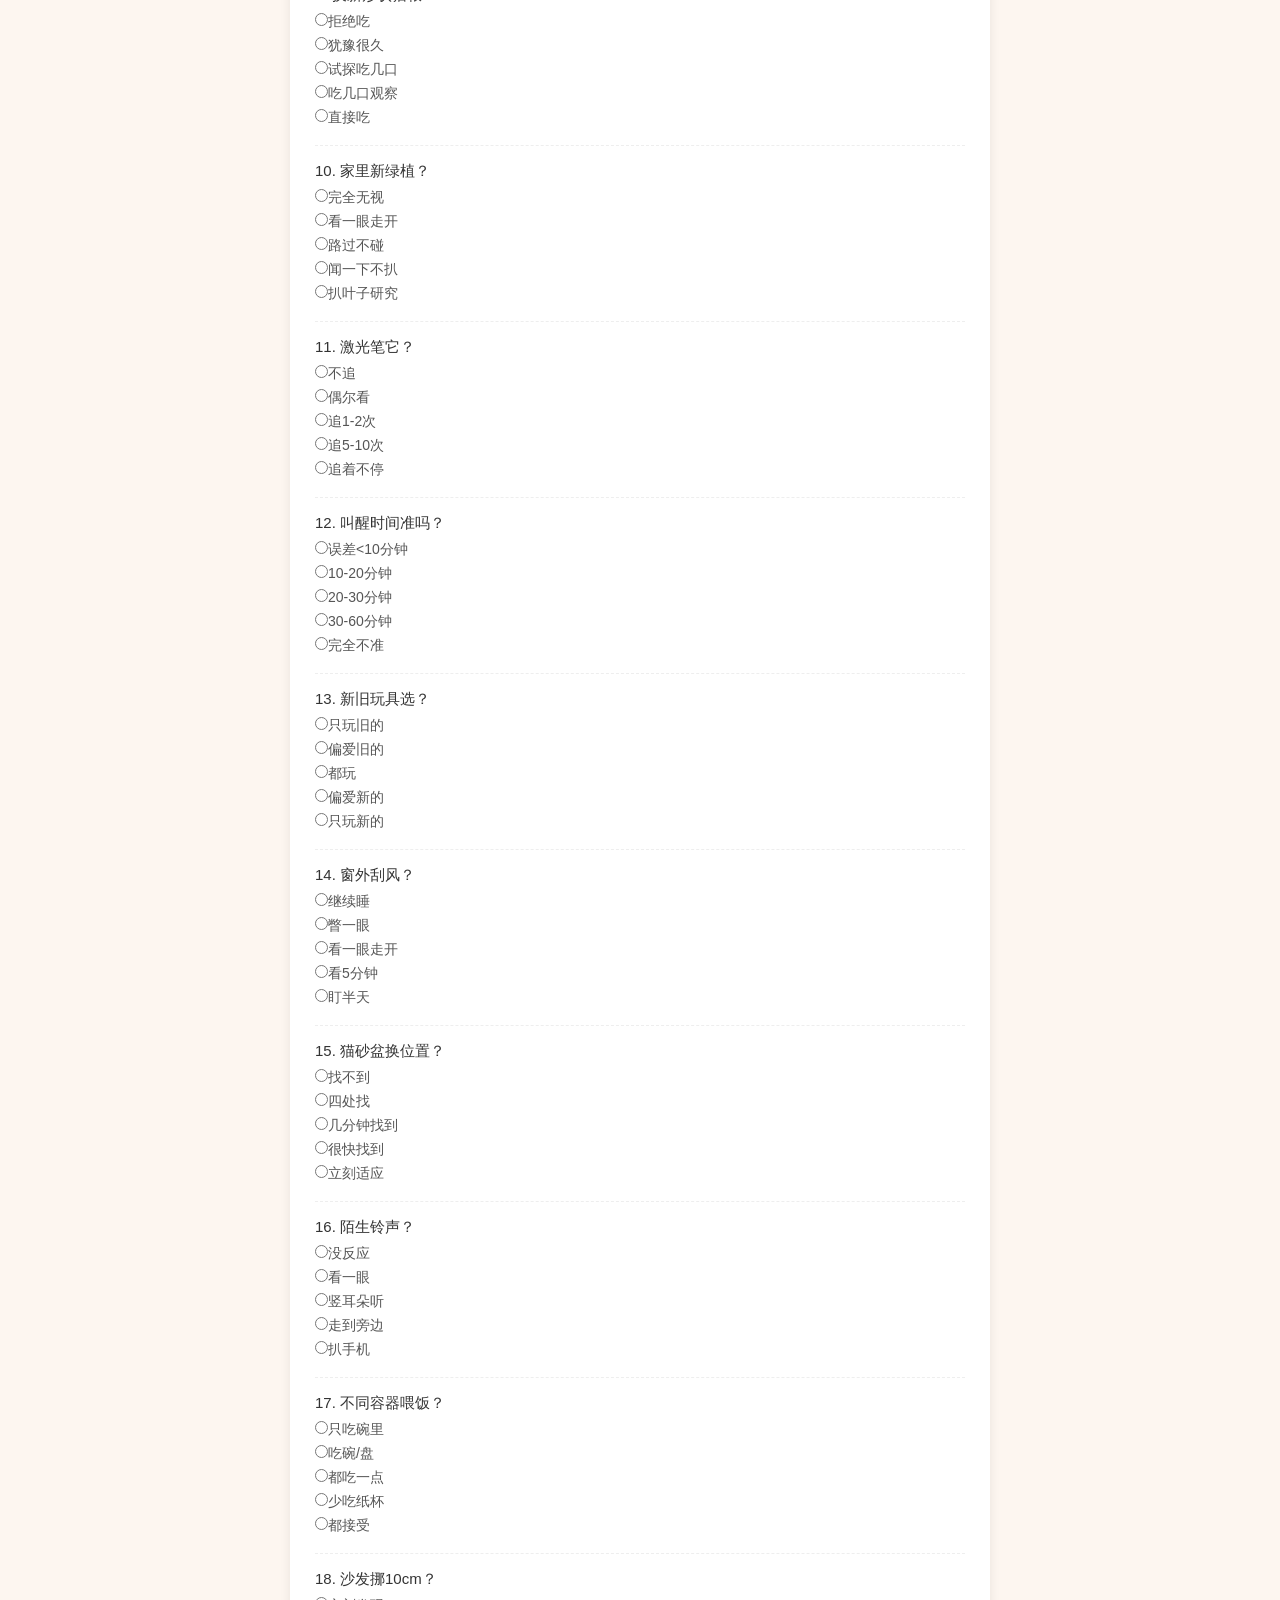
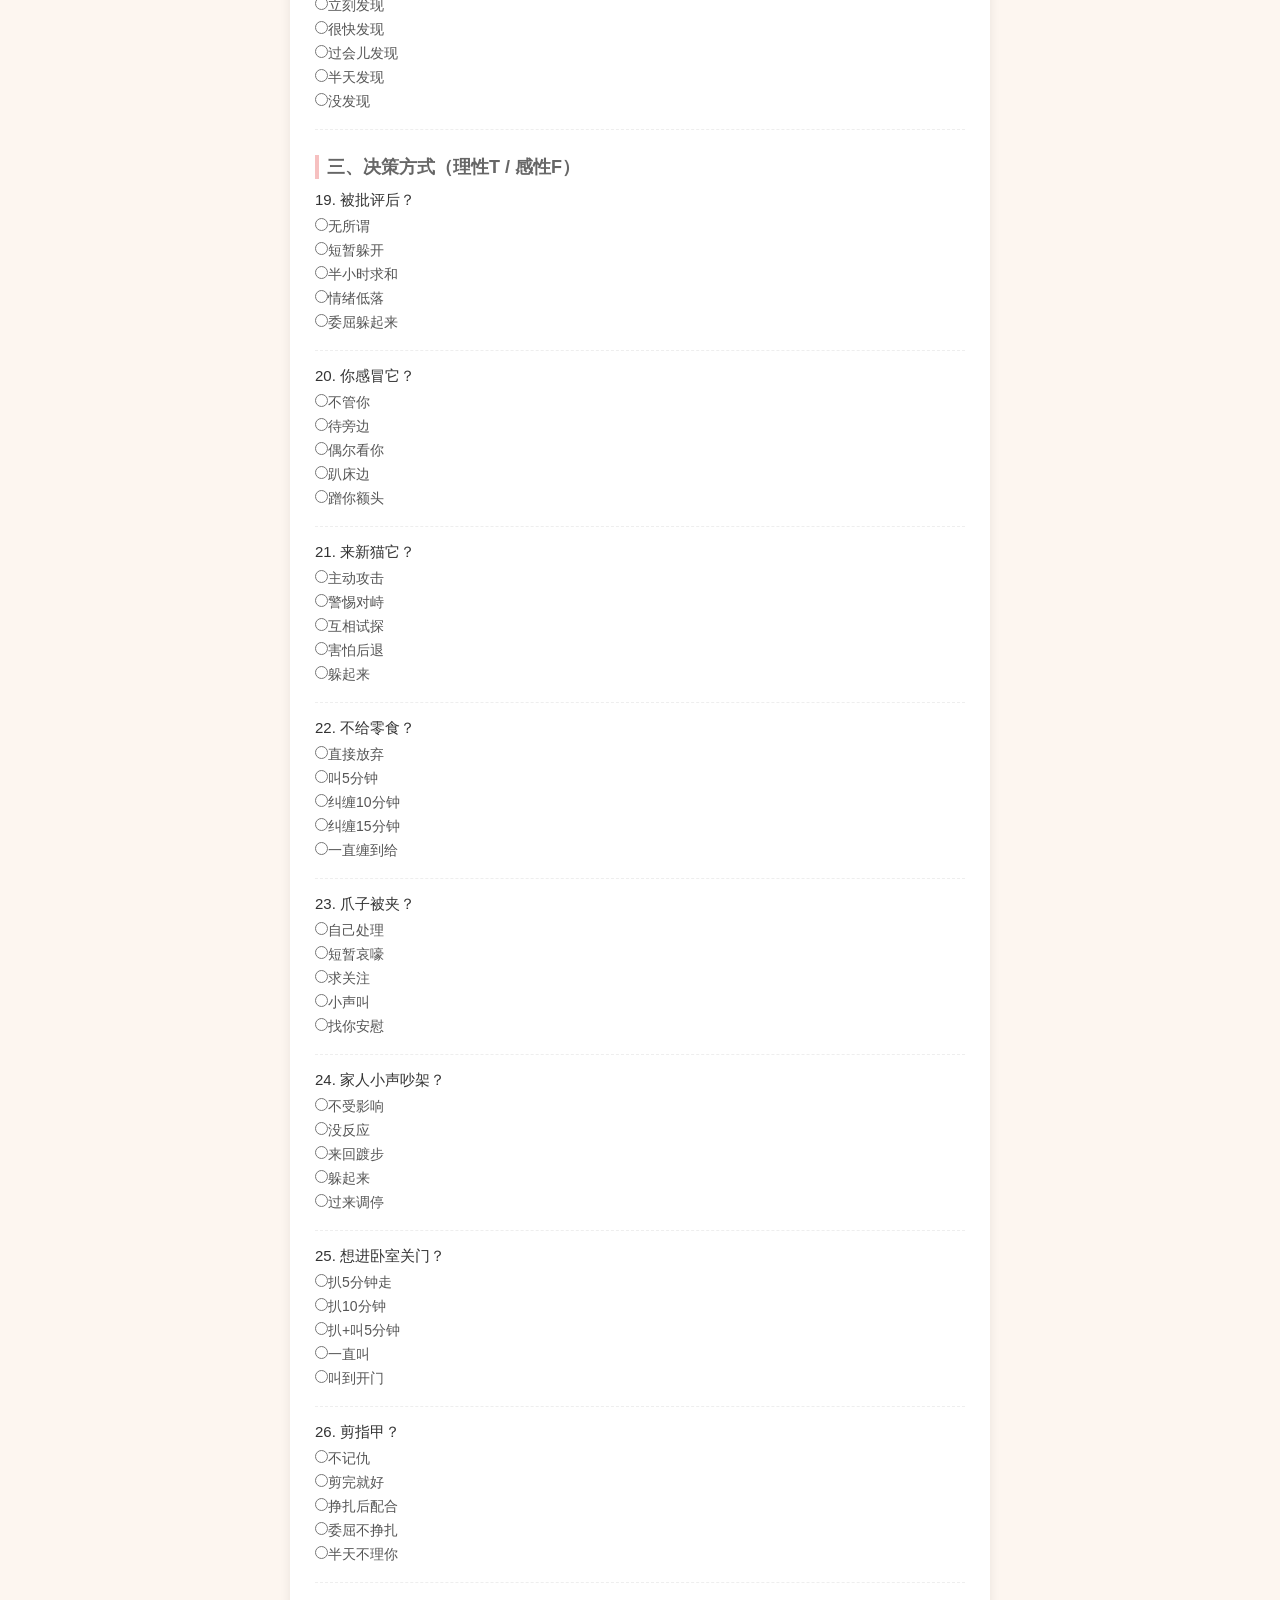
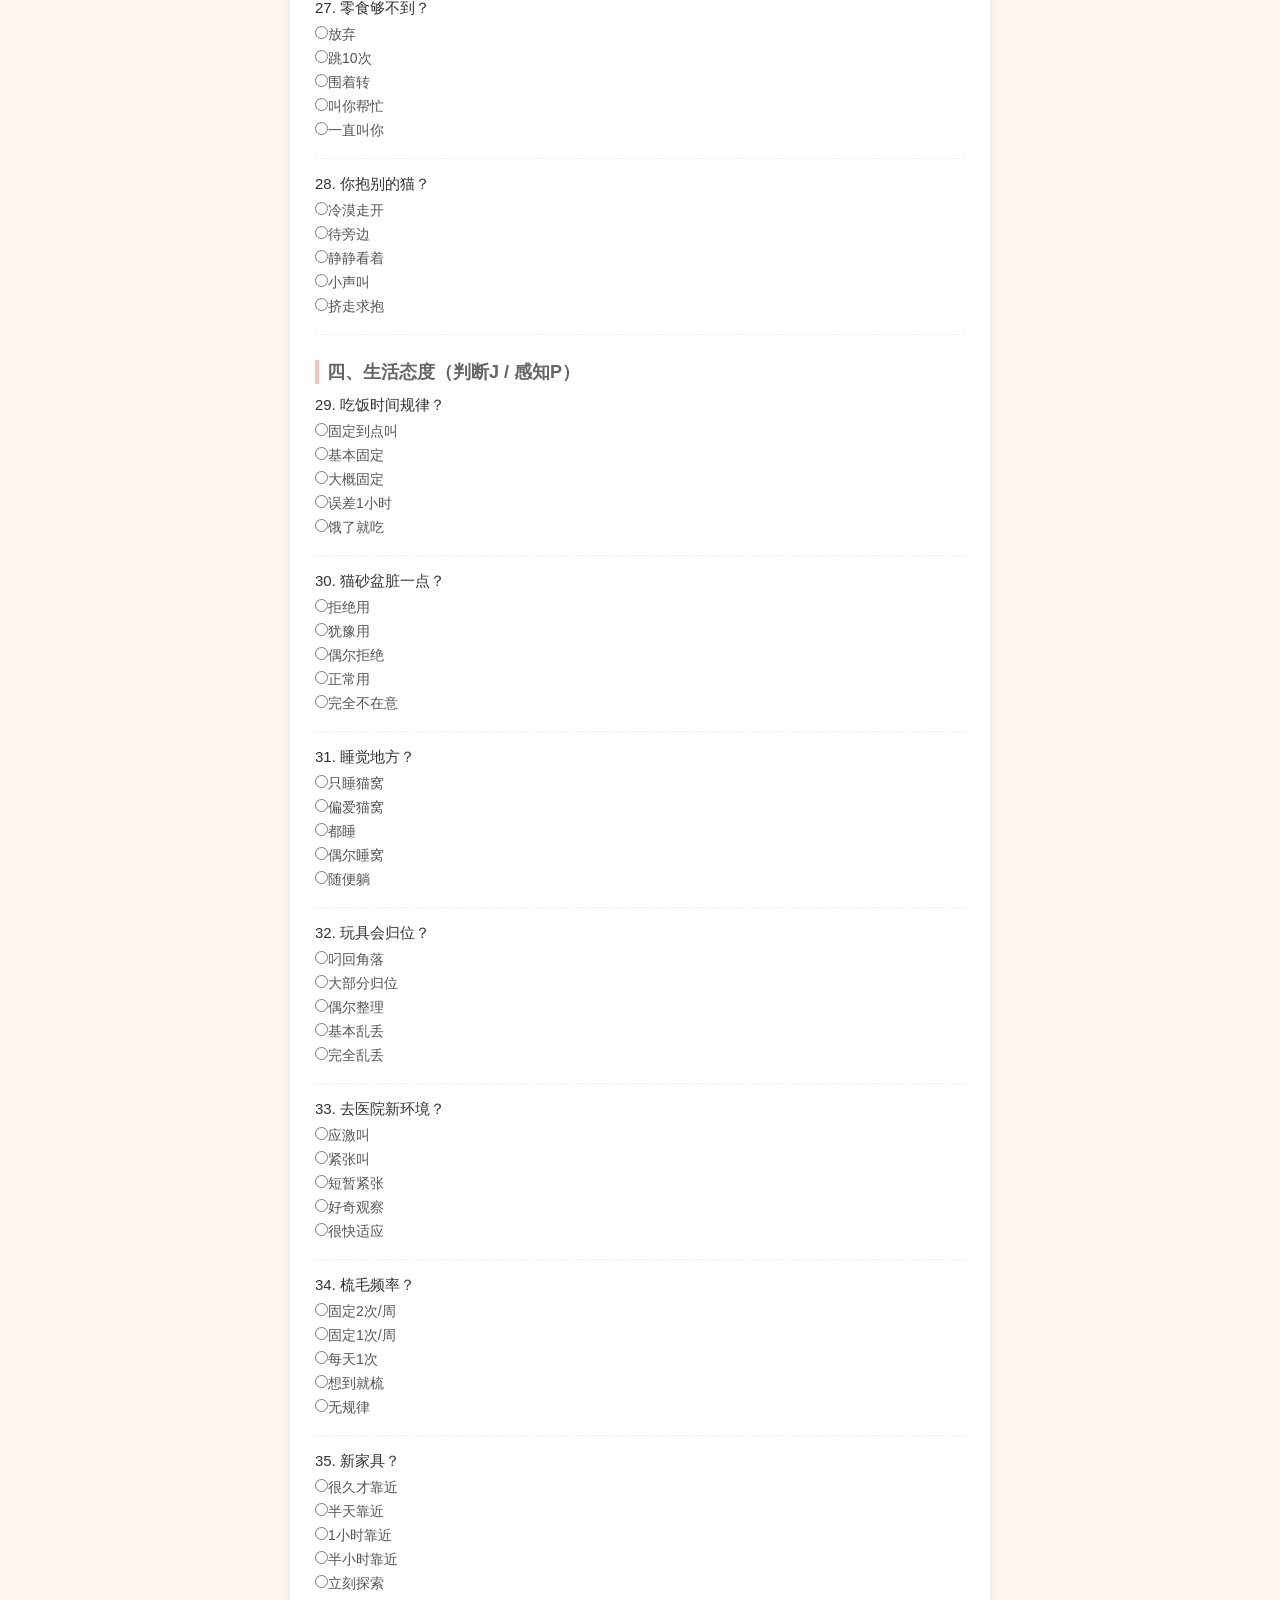
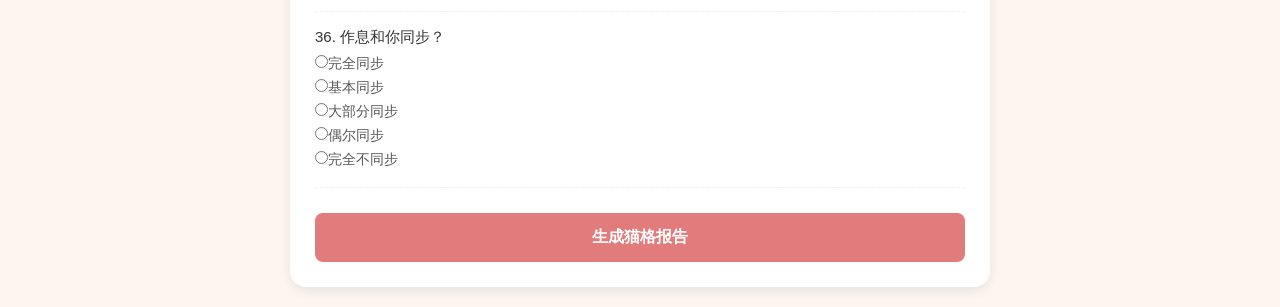
==== commit e96bc195: "Add files via upload" ====
--- a/result.html
+++ b/result.html
@@ -10,13 +10,6 @@
 <div class="box">
   <div class="resultCard">
     <h1>🐱 你的猫格报告</h1>
-
-    <!-- 导航（按你查到的标准格式） -->
-    <nav>
-      <a href="index.html">重新测试</a> |
-      <a href="result.html">查看报告</a>
-    </nav>
-
     <h2 id="catName">-</h2>
     <p class="percentTxt" id="catPct">E0% • S0% • T0% • J0%</p>
 
@@ -30,7 +23,7 @@
     <div class="descBox"><h3>猫格描述</h3><p id="catDesc">-</p></div>
     <div class="suggestBox"><h3>饲养建议</h3><p id="catSuggest">-</p></div>
 
-    <!-- 返回按钮（链接格式） -->
+    <!-- 👇 返回首页按钮 -->
     <a href="index.html" class="resetBtn">重新测试</a>
   </div>
 </div>
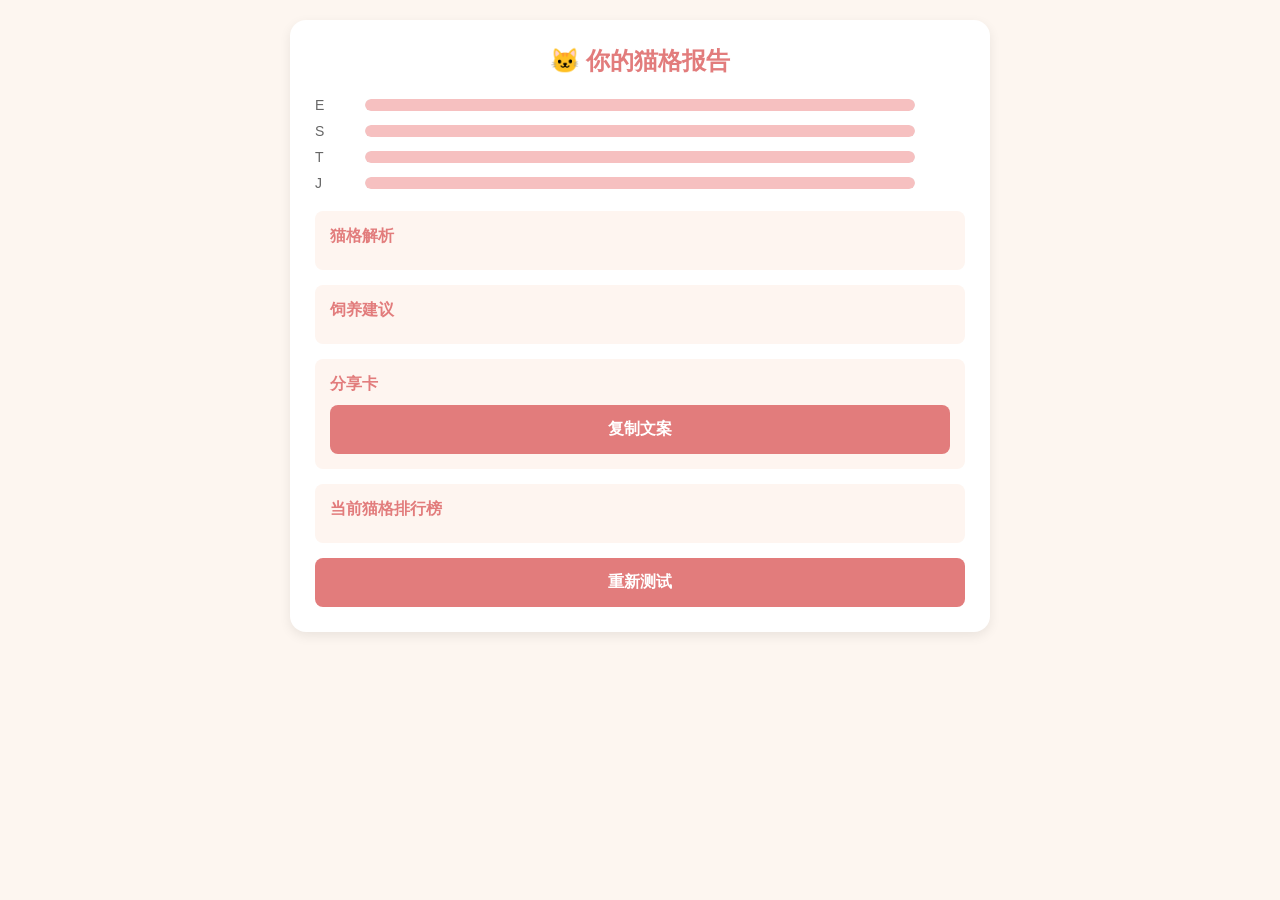
==== commit 1fe5c94c: "Add files via upload" ====
--- a/result.html
+++ b/result.html
@@ -3,30 +3,46 @@
 <head>
 <meta charset="UTF-8">
 <meta name="viewport" content="width=device-width, initial-scale=1.0">
-<title>你的猫格报告</title>
+<title>猫格报告</title>
 <link rel="stylesheet" href="style.css">
 </head>
 <body>
 <div class="box">
-  <div class="resultCard">
-    <h1>🐱 你的猫格报告</h1>
-    <h2 id="catName">-</h2>
-    <p class="percentTxt" id="catPct">E0% • S0% • T0% • J0%</p>
 
-    <div class="bars">
-      <div class="barItem"><span>E/I</span><div class="barBg"><div class="bar" id="bE"></div></div><span id="tE">0%</span></div>
-      <div class="barItem"><span>S/N</span><div class="barBg"><div class="bar" id="bS"></div></div><span id="tS">0%</span></div>
-      <div class="barItem"><span>T/F</span><div class="barBg"><div class="bar" id="bT"></div></div><span id="tT">0%</span></div>
-      <div class="barItem"><span>J/P</span><div class="barBg"><div class="bar" id="bJ"></div></div><span id="tJ">0%</span></div>
-    </div>
+<div class="resultCard">
 
-    <div class="descBox"><h3>猫格描述</h3><p id="catDesc">-</p></div>
-    <div class="suggestBox"><h3>饲养建议</h3><p id="catSuggest">-</p></div>
+<h1>🐱 你的猫格报告</h1>
+<h2 id="catName"></h2>
+<p id="beat"></p>
 
-    <!-- 👇 返回首页按钮 -->
-    <a href="index.html" class="resetBtn">重新测试</a>
-  </div>
+<div class="bars">
+<div class="barItem"><span>E</span><div class="barBg"><div id="bE" class="bar"></div></div><span id="tE"></span></div>
+<div class="barItem"><span>S</span><div class="barBg"><div id="bS" class="bar"></div></div><span id="tS"></span></div>
+<div class="barItem"><span>T</span><div class="barBg"><div id="bT" class="bar"></div></div><span id="tT"></span></div>
+<div class="barItem"><span>J</span><div class="barBg"><div id="bJ" class="bar"></div></div><span id="tJ"></span></div>
 </div>
+
+<div class="descBox"><h3>猫格解析</h3><p id="catDesc"></p></div>
+<div class="suggestBox"><h3>饲养建议</h3><p id="catSuggest"></p></div>
+
+<!-- 分享卡 -->
+<div class="descBox">
+<h3>分享卡</h3>
+<p id="shareText"></p>
+<button class="submitBtn" onclick="copy()">复制文案</button>
+</div>
+
+<!-- 排行榜 -->
+<div class="descBox">
+<h3>当前猫格排行榜</h3>
+<ol id="rankList"></ol>
+</div>
+
+<a href="index.html" class="resetBtn">重新测试</a>
+
+</div>
+</div>
+
 <script src="script.js"></script>
 </body>
 </html>
